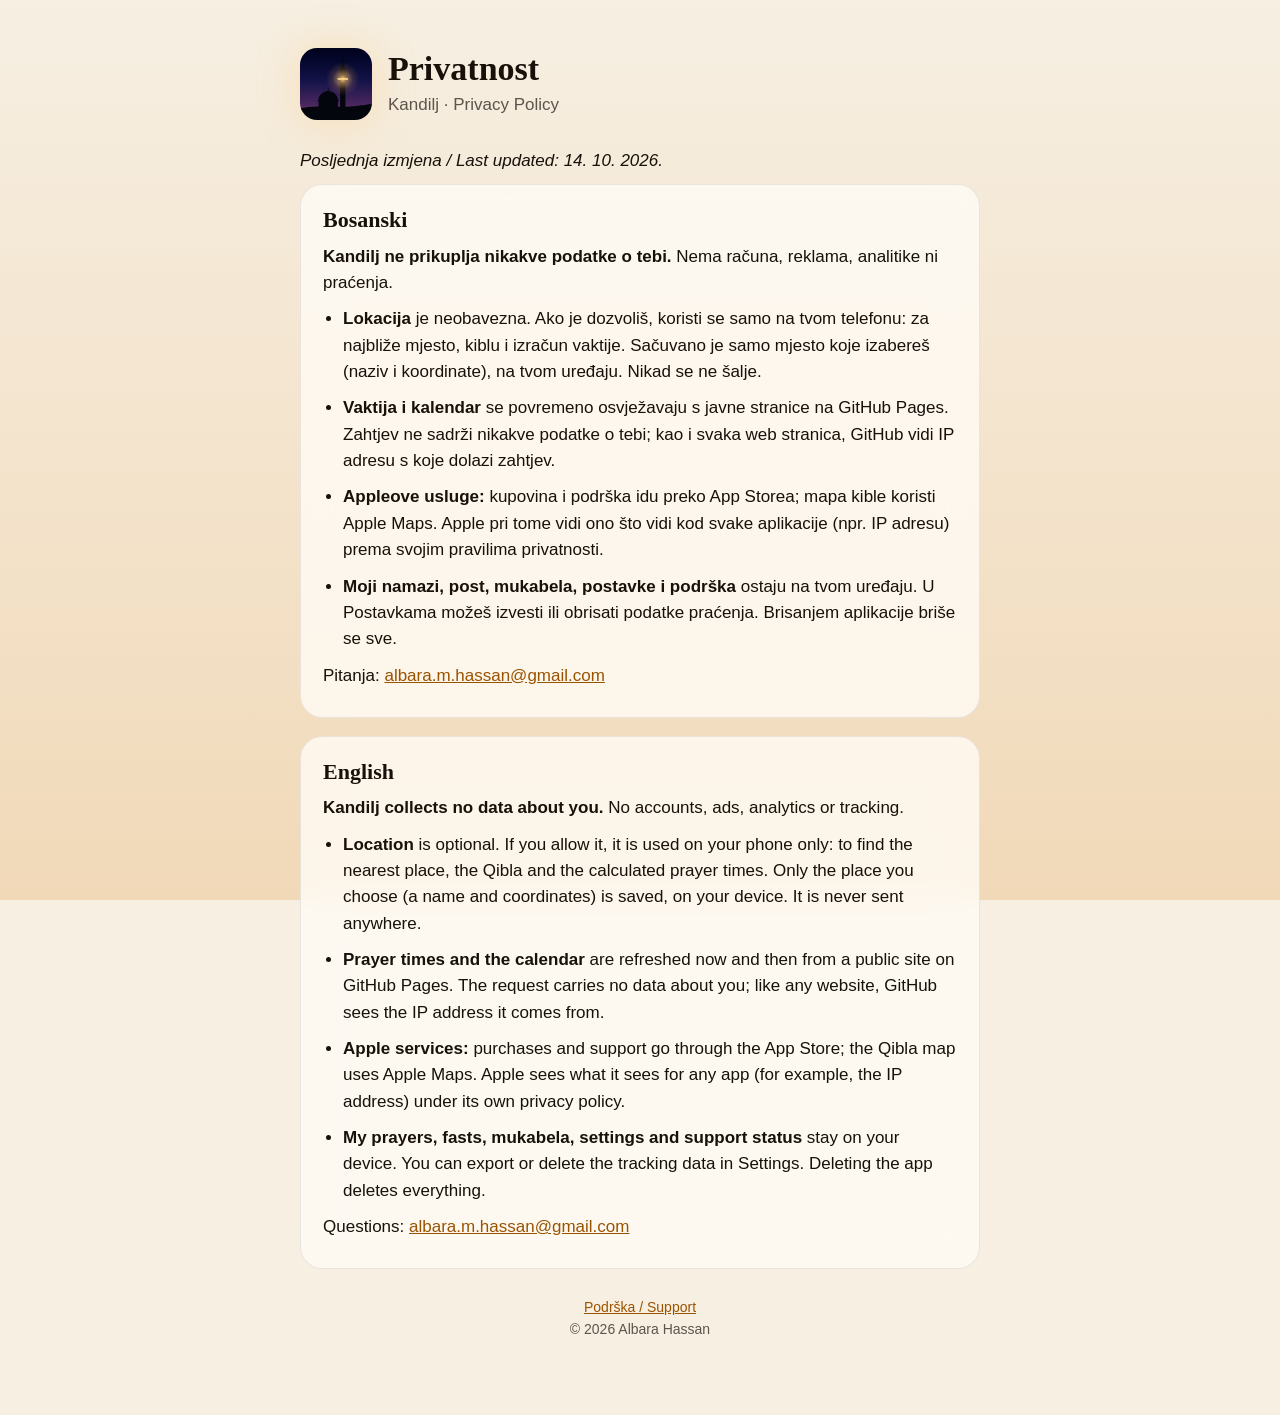
==== privacy.html @ a7c19fc3 "Add files via upload" ====
<!doctype html>
<html lang="bs">
<head>
  <meta charset="utf-8">
  <meta name="viewport" content="width=device-width, initial-scale=1">
  <title>Kandilj: privatnost / Privacy</title>
  <link rel="icon" href="icon.png">
  <link rel="stylesheet" href="style.css">
</head>
<body>
<main>
  <header>
    <img src="icon.png" alt="">
    <div><h1>Privatnost</h1><p>Kandilj · Privacy Policy</p></div>
  </header>
<p><em>Posljednja izmjena / Last updated: 14. 10. 2026.</em></p>
</section>
<section lang="bs"><h2>Bosanski</h2>
<p><strong>Kandilj ne prikuplja nikakve podatke o tebi.</strong> Nema računa, reklama, analitike ni praćenja.</p>
<ul><li><strong>Lokacija</strong> je neobavezna. Ako je dozvoliš, koristi se samo na tvom telefonu: za najbliže mjesto, kiblu i izračun vaktije. Sačuvano je samo mjesto koje izabereš (naziv i koordinate), na tvom uređaju. Nikad se ne šalje.</li><li><strong>Vaktija i kalendar</strong> se povremeno osvježavaju s javne stranice na GitHub Pages. Zahtjev ne sadrži nikakve podatke o tebi; kao i svaka web stranica, GitHub vidi IP adresu s koje dolazi zahtjev.</li><li><strong>Appleove usluge:</strong> kupovina i podrška idu preko App Storea; mapa kible koristi Apple Maps. Apple pri tome vidi ono što vidi kod svake aplikacije (npr. IP adresu) prema svojim pravilima privatnosti.</li><li><strong>Moji namazi, post, mukabela, postavke i podrška</strong> ostaju na tvom uređaju. U Postavkama možeš izvesti ili obrisati podatke praćenja. Brisanjem aplikacije briše se sve.</li></ul>
<p>Pitanja: <a href="mailto:albara.m.hassan@gmail.com">albara.m.hassan@gmail.com</a></p>
</section>
<section lang="en"><h2>English</h2>
<p><strong>Kandilj collects no data about you.</strong> No accounts, ads, analytics or tracking.</p>
<ul><li><strong>Location</strong> is optional. If you allow it, it is used on your phone only: to find the nearest place, the Qibla and the calculated prayer times. Only the place you choose (a name and coordinates) is saved, on your device. It is never sent anywhere.</li><li><strong>Prayer times and the calendar</strong> are refreshed now and then from a public site on GitHub Pages. The request carries no data about you; like any website, GitHub sees the IP address it comes from.</li><li><strong>Apple services:</strong> purchases and support go through the App Store; the Qibla map uses Apple Maps. Apple sees what it sees for any app (for example, the IP address) under its own privacy policy.</li><li><strong>My prayers, fasts, mukabela, settings and support status</strong> stay on your device. You can export or delete the tracking data in Settings. Deleting the app deletes everything.</li></ul>
<p>Questions: <a href="mailto:albara.m.hassan@gmail.com">albara.m.hassan@gmail.com</a></p>
</section>
  <footer><a href="./">Podrška / Support</a><p>© 2026 Albara Hassan</p></footer>
</main>
</body>
</html>
---- style.css ----
:root {
  --sky-top: #0c0e16;
  --sky-bottom: #1d2340;
  --card: rgba(23, 26, 36, 0.72);
  --text: #f3efe6;
  --text-2: #ada8a0;
  --lamp: #ffc46b;
  --line: rgba(255, 255, 255, 0.1);
}
@media (prefers-color-scheme: light) {
  :root:not([data-theme="dark"]) {
    --sky-top: #f6efe2;
    --sky-bottom: #f1d9b8;
    --card: rgba(255, 252, 246, 0.8);
    --text: #17110a;
    --text-2: #5c554c;
    --lamp: #9a5300;
    --line: rgba(0, 0, 0, 0.08);
  }
}
* { box-sizing: border-box; }
html { background: var(--sky-top); }
body {
  margin: 0;
  min-height: 100vh;
  background: linear-gradient(var(--sky-top), var(--sky-bottom)) fixed;
  color: var(--text);
  font: 17px/1.55 -apple-system, BlinkMacSystemFont, "Segoe UI", Roboto, sans-serif;
  padding: 48px 16px 64px;
}
main { max-width: 680px; margin: 0 auto; }
header { display: flex; align-items: center; gap: 16px; margin-bottom: 28px; }
header img { width: 72px; height: 72px; border-radius: 17px; box-shadow: 0 0 40px rgba(255, 196, 107, 0.35); }
h1 { font: 600 34px/1.1 "New York", ui-serif, Georgia, serif; margin: 0; }
header p { margin: 4px 0 0; color: var(--text-2); }
h2 { font: 600 22px/1.2 "New York", ui-serif, Georgia, serif; margin: 0 0 10px; }
h3 { font-size: 17px; margin: 18px 0 4px; }
section {
  background: var(--card);
  border: 1px solid var(--line);
  border-radius: 22px;
  padding: 22px 22px 18px;
  margin-bottom: 18px;
  backdrop-filter: blur(20px);
  -webkit-backdrop-filter: blur(20px);
}
p, li { margin: 0 0 10px; }
ul { padding-left: 20px; margin: 0 0 10px; }
a { color: var(--lamp); }
.mail { font-size: 19px; font-weight: 600; }
.muted { color: var(--text-2); font-size: 15px; }
footer { color: var(--text-2); font-size: 14px; text-align: center; margin-top: 28px; }
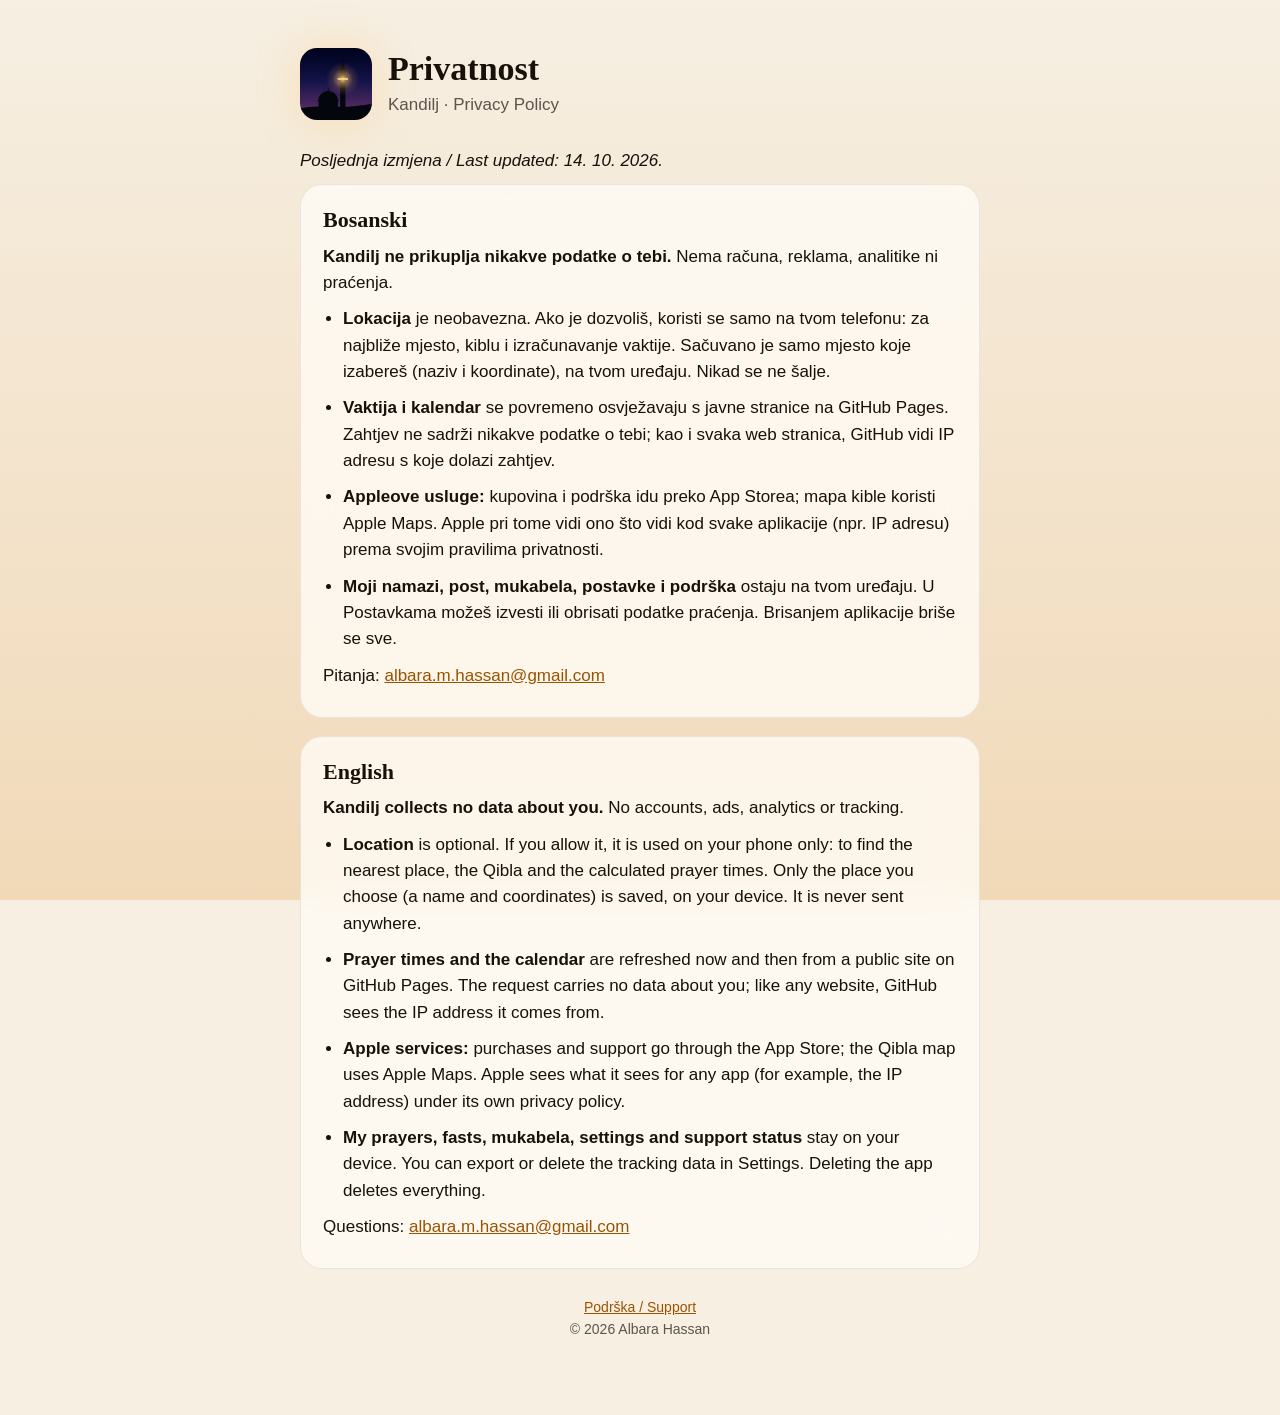
==== commit 08a9ddb1: "Add files via upload" ====
--- a/privacy.html
+++ b/privacy.html
@@ -17,7 +17,7 @@
 </section>
 <section lang="bs"><h2>Bosanski</h2>
 <p><strong>Kandilj ne prikuplja nikakve podatke o tebi.</strong> Nema računa, reklama, analitike ni praćenja.</p>
-<ul><li><strong>Lokacija</strong> je neobavezna. Ako je dozvoliš, koristi se samo na tvom telefonu: za najbliže mjesto, kiblu i izračun vaktije. Sačuvano je samo mjesto koje izabereš (naziv i koordinate), na tvom uređaju. Nikad se ne šalje.</li><li><strong>Vaktija i kalendar</strong> se povremeno osvježavaju s javne stranice na GitHub Pages. Zahtjev ne sadrži nikakve podatke o tebi; kao i svaka web stranica, GitHub vidi IP adresu s koje dolazi zahtjev.</li><li><strong>Appleove usluge:</strong> kupovina i podrška idu preko App Storea; mapa kible koristi Apple Maps. Apple pri tome vidi ono što vidi kod svake aplikacije (npr. IP adresu) prema svojim pravilima privatnosti.</li><li><strong>Moji namazi, post, mukabela, postavke i podrška</strong> ostaju na tvom uređaju. U Postavkama možeš izvesti ili obrisati podatke praćenja. Brisanjem aplikacije briše se sve.</li></ul>
+<ul><li><strong>Lokacija</strong> je neobavezna. Ako je dozvoliš, koristi se samo na tvom telefonu: za najbliže mjesto, kiblu i izračunavanje vaktije. Sačuvano je samo mjesto koje izabereš (naziv i koordinate), na tvom uređaju. Nikad se ne šalje.</li><li><strong>Vaktija i kalendar</strong> se povremeno osvježavaju s javne stranice na GitHub Pages. Zahtjev ne sadrži nikakve podatke o tebi; kao i svaka web stranica, GitHub vidi IP adresu s koje dolazi zahtjev.</li><li><strong>Appleove usluge:</strong> kupovina i podrška idu preko App Storea; mapa kible koristi Apple Maps. Apple pri tome vidi ono što vidi kod svake aplikacije (npr. IP adresu) prema svojim pravilima privatnosti.</li><li><strong>Moji namazi, post, mukabela, postavke i podrška</strong> ostaju na tvom uređaju. U Postavkama možeš izvesti ili obrisati podatke praćenja. Brisanjem aplikacije briše se sve.</li></ul>
 <p>Pitanja: <a href="mailto:albara.m.hassan@gmail.com">albara.m.hassan@gmail.com</a></p>
 </section>
 <section lang="en"><h2>English</h2>
